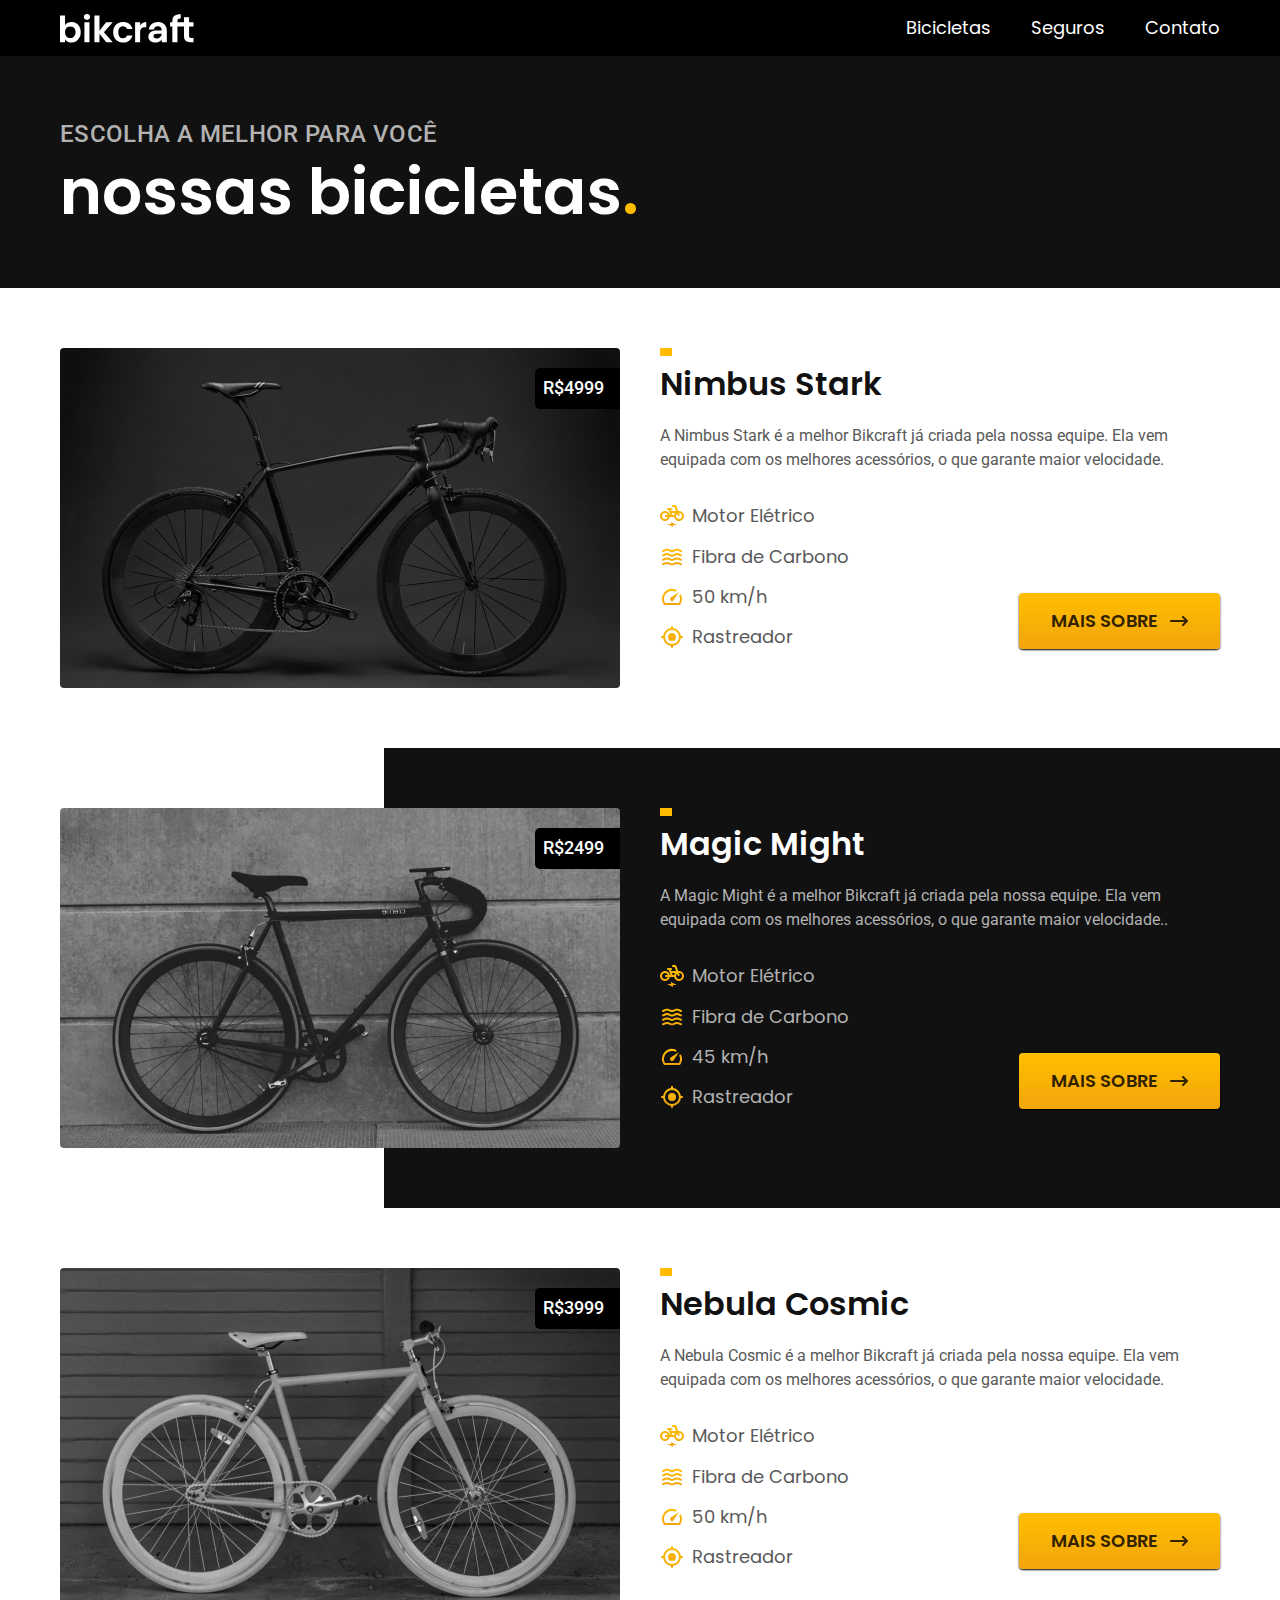
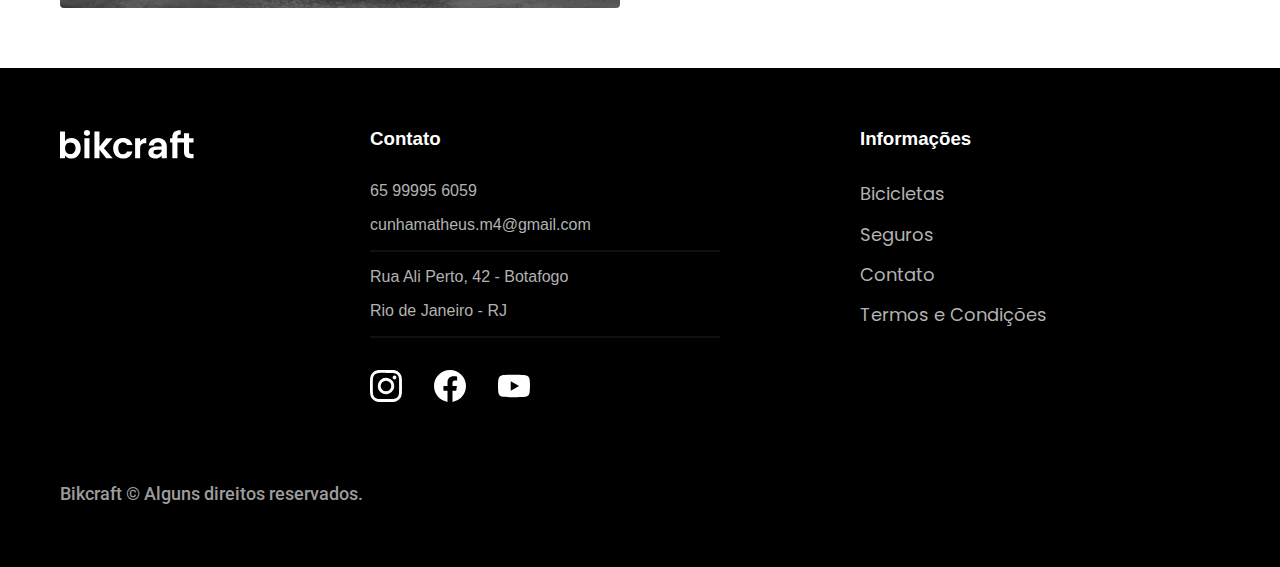
==== bicicletas.html @ 21c987ed "nimbus" ====
<!DOCTYPE html>
<html lang="pt-BR">

<head>
  <meta charset="UTF-8">
  <meta http-equiv="X-UA-Compatible" content="IE=edge">
  <meta name="viewport" content="width=device-width, initial-scale=1.0">
  <meta name="description" content="Bicicletas, Magic Might, Nimbus Stark, Nebula Cosmic">
  <link rel="preconnect" href="https://fonts.googleapis.com">
  <link rel="preconnect" href="https://fonts.gstatic.com" crossorigin>
  <link href="https://fonts.googleapis.com/css2?family=Merriweather:ital,wght@1,900&family=Poppins:wght@400;600&family=Roboto:wght@300;400;500&display=swap" rel="stylesheet">
  <link rel="stylesheet" href="./assets/css/style.css">

  <title>Bicicletas</title>
</head>

<body id="bicicletas">
  <header class="header-bg">
    <div class="header container">
      <a href="/">
        <img src="./assets/img/bikcraft.svg" alt="Bikcraft">
      </a>
      <nav aria-label="primaria"></nav>
      <ul class="header-menu font-1-m cor-0">
        <li><a href="./bicicletas.html">Bicicletas</a></li>
        <li><a href="./seguros.html">Seguros</a></li>
        <li><a href="./contato.html">Contato</a></li>
      </ul>
    </div>
  </header>
  <main>
    <div class="titulo-bg">
      <div class="titulo container">
        <p class="font-2-l-b cor-5">Escolha a melhor para você</p>
        <h1 class="font-1-xxl cor-0">nossas bicicletas<span class="cor-p1">.</span></h1>
      </div>
    </div>

    <div class="bicicletas container">
      <div class="bicicletas-imagem">
        <img src="./assets/img/bicicletas/nimbus.jpg" alt="Bicicleta preta">
        <span class="font-2-m cor-0">R$4999</span>
      </div>
      <div class="bicicletas-conteudo">
        <h2 class="font-1-xl">Nimbus Stark</h2>
        <p class="font-2-s cor-8">A Nimbus Stark é a melhor Bikcraft já criada pela nossa equipe. Ela vem equipada com os melhores acessórios, o que garante maior velocidade.</p>
        <ul class="font-1-m cor-8">
          <li><img src="./assets/img/icones/eletrica.svg" alt="">Motor Elétrico</li>
          <li><img src="./assets/img/icones/carbono.svg" alt="">Fibra de Carbono</li>
          <li><img src="./assets/img/icones/velocidade.svg" alt="">50 km/h</li>
          <li><img src="./assets/img/icones/rastreador.svg" alt="">Rastreador</li>
        </ul>
        <a class="botao seta" href="./bicicletas/nimbus.html">Mais Sobre</a>
      </div>
    </div>

    <div class="bicicletas-bg">
      <div class="bicicletas container">
        <div class="bicicletas-imagem">
          <img src="./assets/img/bicicletas/magic.jpg" alt="Bicicleta preta">
          <span class="font-2-m cor-0">R$2499</span>
        </div>
        <div class="bicicletas-conteudo">
          <h2 class="font-1-xl cor-0">Magic Might</h2>
          <p class="font-2-s cor-5">A Magic Might é a melhor Bikcraft já criada pela nossa equipe. Ela vem equipada com os melhores acessórios, o que garante maior velocidade..</p>
          <ul class="font-1-m cor-5">
            <li><img src="./assets/img/icones/eletrica.svg" alt="">Motor Elétrico</li>
            <li><img src="./assets/img/icones/carbono.svg" alt="">Fibra de Carbono</li>
            <li><img src="./assets/img/icones/velocidade.svg" alt="">45 km/h</li>
            <li><img src="./assets/img/icones/rastreador.svg" alt="">Rastreador</li>
          </ul>
          <a class="botao seta" href="./bicicletas/magic.html">Mais Sobre</a>
        </div>
      </div>
    </div>

    <div class="bicicletas container">
      <div class="bicicletas-imagem">
        <img src="./assets/img/bicicletas/nebula.jpg" alt="Bicicleta preta">
        <span class="font-2-m cor-0">R$3999</span>
      </div>
      <div class="bicicletas-conteudo">
        <h2 class="font-1-xl">Nebula Cosmic</h2>
        <p class="font-2-s cor-8">A Nebula Cosmic é a melhor Bikcraft já criada pela nossa equipe. Ela vem equipada com os melhores acessórios, o que garante maior velocidade.</p>
        <ul class="font-1-m cor-8">
          <li>
            <img src="./assets/img/icones/eletrica.svg" alt="">Motor Elétrico
          </li>
          <li>
            <img src="./assets/img/icones/carbono.svg" alt="">Fibra de Carbono
          </li>
          <li>
            <img src="./assets/img/icones/velocidade.svg" alt="">50 km/h
          </li>
          <li>
            <img src="./assets/img/icones/rastreador.svg" alt="">Rastreador
          </li>
        </ul>
        <a class="botao seta" href="./bicicletas/nebula.html">Mais Sobre</a>
      </div>
    </div>

  </main>
  <footer class="footer-bg">
    <div class="footer container">
      <img src="./assets/img/bikcraft.svg" alt="">
      <div class="footer-contato">
        <h3 class="font-2-1-b cor-0">Contato</h3>
        <ul class="font-2m cor-5">
          <li><a href="tel:+5565999956059">65 99995 6059</a></li>
          <li><a href="mailto:cunhamatheus.m4@gmail.com">cunhamatheus.m4@gmail.com</a></li>
          <li>Rua Ali Perto, 42 - Botafogo</li>
          <li>Rio de Janeiro - RJ</li>
        </ul>
        <div class="footer-redes">
          <a href="./">
            <img src="./assets/img/redes/instagram.svg" alt="">
          </a>
          <a href="./">
            <img src="./assets/img/redes/facebook.svg" alt="">
          </a>
          <a href="./">
            <img src="./assets/img/redes/youtube.svg" alt="">
          </a>
        </div>
      </div>
      <div class="footer-informacoes">
        <h3 class="font-2-1-b cor-0">Informações</h3>
        <nav>
          <ul class="font-1-m cor-5">
            <li><a href="./bicicletas.html">Bicicletas</a></li>
            <li><a href="./seguros.html">Seguros</a></li>
            <li><a href="./contato.html">Contato</a></li>
            <li><a href="./termos.html">Termos e Condições</a></li>
          </ul>
        </nav>
      </div>
      <p class="footer-copy font-2-m cor-6">Bikcraft &copy; Alguns direitos reservados.</p>
    </div>
  </footer>
</body>

</html>
---- assets/css/style.css ----
@import url(./global/global.css);
@import url(./utilidades/tipografia.css);
@import url(./utilidades/cores.css);

@import url(./global/header.css);
@import url(./global/footer.css);
/* utilidades */
@import url(./utilidades/componentes.css);
/* home */
@import url(./home/introducao.css);
@import url(./home/tecnologia.css);
@import url(./home/parceiros.css);
@import url(./home/depoimento.css);
/* bicicletas */
@import url(./bicicletas/bicicletas-lista.css);
@import url(./bicicletas/bicicletas.css);
/* bicicleta*/
@import url(./bicicleta/bicicleta.css);
/* seguros */
@import url(./seguros/seguros.css);
@import url(./seguros/perguntas.css);
@import url(./seguros/vantagens.css);
/* termos */
@import url(./termos/termos.css);
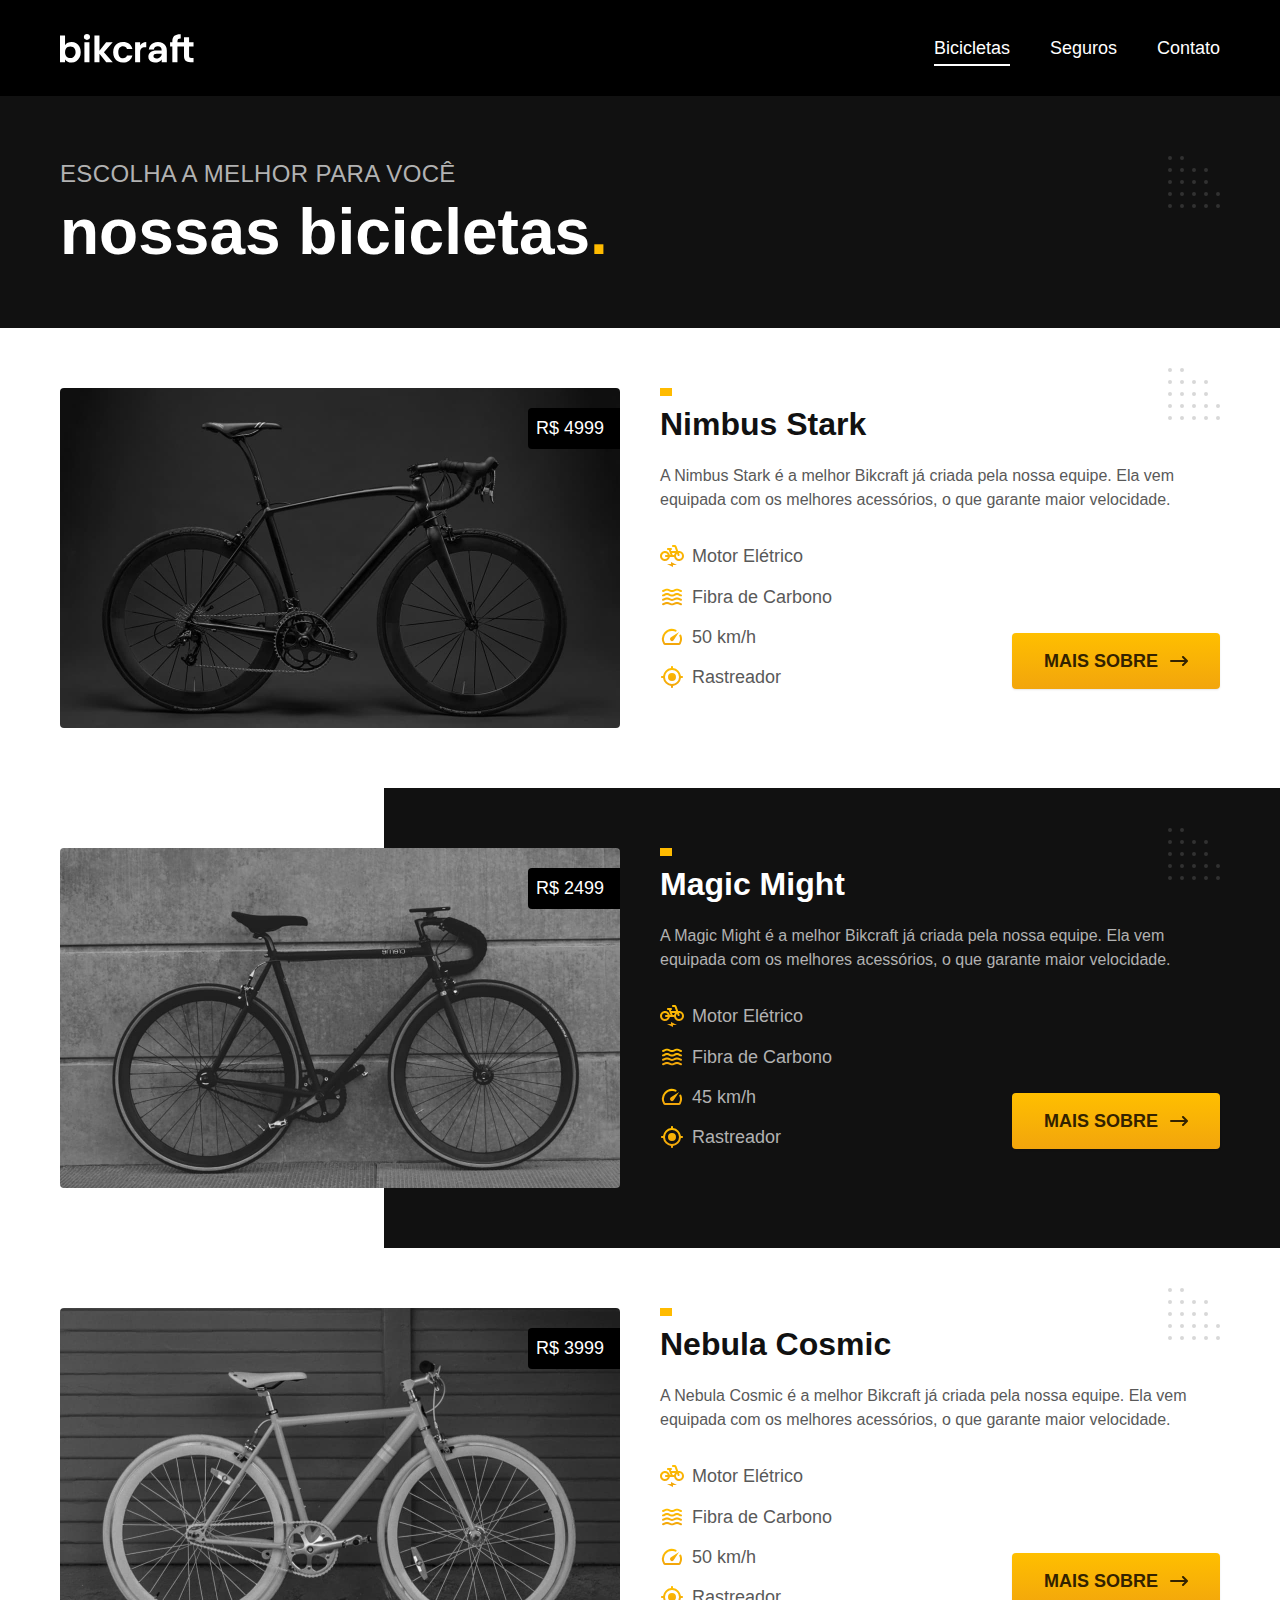
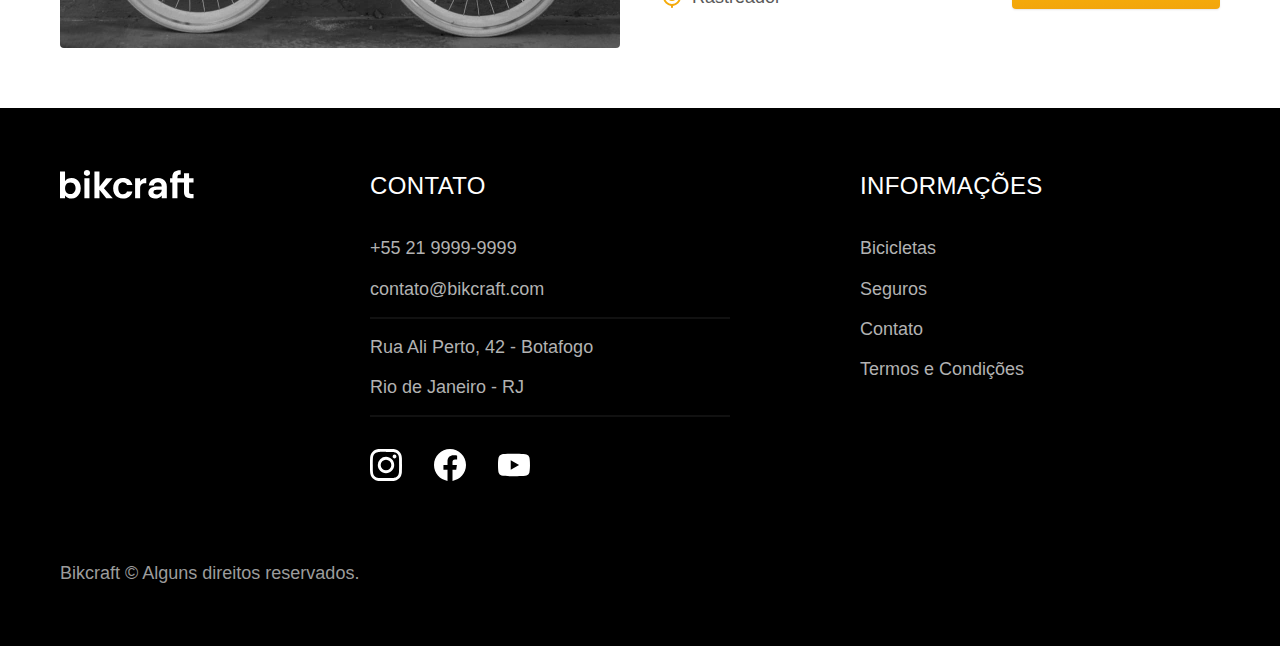
==== commit 5fe75c3f: "js dom" ====
--- a/bicicletas.html
+++ b/bicicletas.html
@@ -1,33 +1,35 @@
 <!DOCTYPE html>
-<html lang="pt-BR">
+<html lang="pt-br">
 
 <head>
   <meta charset="UTF-8">
-  <meta http-equiv="X-UA-Compatible" content="IE=edge">
   <meta name="viewport" content="width=device-width, initial-scale=1.0">
-  <meta name="description" content="Bicicletas, Magic Might, Nimbus Stark, Nebula Cosmic">
-  <link rel="preconnect" href="https://fonts.googleapis.com">
-  <link rel="preconnect" href="https://fonts.gstatic.com" crossorigin>
-  <link href="https://fonts.googleapis.com/css2?family=Merriweather:ital,wght@1,900&family=Poppins:wght@400;600&family=Roboto:wght@300;400;500&display=swap" rel="stylesheet">
-  <link rel="stylesheet" href="./assets/css/style.css">
 
-  <title>Bicicletas</title>
+  <title>Bicicletas | Bikcraft</title>
+  <meta name="description" content="Bicicletas">
+
+  <link rel="preload" href="./css/style.css" as="style">
+  <link rel="stylesheet" href="./css/style.css">
+  <script>document.documentElement.classList.add('js');</script>
 </head>
 
 <body id="bicicletas">
   <header class="header-bg">
     <div class="header container">
-      <a href="/">
-        <img src="./assets/img/bikcraft.svg" alt="Bikcraft">
+      <a href="./">
+        <img src="./img/bikcraft.svg" alt="Bikcraft">
       </a>
-      <nav aria-label="primaria"></nav>
-      <ul class="header-menu font-1-m cor-0">
-        <li><a href="./bicicletas.html">Bicicletas</a></li>
-        <li><a href="./seguros.html">Seguros</a></li>
-        <li><a href="./contato.html">Contato</a></li>
-      </ul>
+
+      <nav aria-label="primaria">
+        <ul class="header-menu font-1-m cor-0">
+          <li><a href="./bicicletas.html">Bicicletas</a></li>
+          <li><a href="./seguros.html">Seguros</a></li>
+          <li><a href="./contato.html">Contato</a></li>
+        </ul>
+      </nav>
     </div>
   </header>
+
   <main>
     <div class="titulo-bg">
       <div class="titulo container">
@@ -38,17 +40,29 @@
 
     <div class="bicicletas container">
       <div class="bicicletas-imagem">
-        <img src="./assets/img/bicicletas/nimbus.jpg" alt="Bicicleta preta">
-        <span class="font-2-m cor-0">R$4999</span>
+        <img src="./img/bicicletas/nimbus.jpg" alt="Bicicleta preta">
+        <span class="font-2-m cor-0">R$ 4999</span>
       </div>
       <div class="bicicletas-conteudo">
         <h2 class="font-1-xl">Nimbus Stark</h2>
         <p class="font-2-s cor-8">A Nimbus Stark é a melhor Bikcraft já criada pela nossa equipe. Ela vem equipada com os melhores acessórios, o que garante maior velocidade.</p>
         <ul class="font-1-m cor-8">
-          <li><img src="./assets/img/icones/eletrica.svg" alt="">Motor Elétrico</li>
-          <li><img src="./assets/img/icones/carbono.svg" alt="">Fibra de Carbono</li>
-          <li><img src="./assets/img/icones/velocidade.svg" alt="">50 km/h</li>
-          <li><img src="./assets/img/icones/rastreador.svg" alt="">Rastreador</li>
+          <li>
+            <img src="./img/icones/eletrica.svg" alt="">
+            Motor Elétrico
+          </li>
+          <li>
+            <img src="./img/icones/carbono.svg" alt="">
+            Fibra de Carbono
+          </li>
+          <li>
+            <img src="./img/icones/velocidade.svg" alt="">
+            50 km/h
+          </li>
+          <li>
+            <img src="./img/icones/rastreador.svg" alt="">
+            Rastreador
+          </li>
         </ul>
         <a class="botao seta" href="./bicicletas/nimbus.html">Mais Sobre</a>
       </div>
@@ -57,17 +71,29 @@
     <div class="bicicletas-bg">
       <div class="bicicletas container">
         <div class="bicicletas-imagem">
-          <img src="./assets/img/bicicletas/magic.jpg" alt="Bicicleta preta">
-          <span class="font-2-m cor-0">R$2499</span>
+          <img src="./img/bicicletas/magic.jpg" alt="Bicicleta preta">
+          <span class="font-2-m cor-0">R$ 2499</span>
         </div>
         <div class="bicicletas-conteudo">
           <h2 class="font-1-xl cor-0">Magic Might</h2>
-          <p class="font-2-s cor-5">A Magic Might é a melhor Bikcraft já criada pela nossa equipe. Ela vem equipada com os melhores acessórios, o que garante maior velocidade..</p>
+          <p class="font-2-s cor-5">A Magic Might é a melhor Bikcraft já criada pela nossa equipe. Ela vem equipada com os melhores acessórios, o que garante maior velocidade.</p>
           <ul class="font-1-m cor-5">
-            <li><img src="./assets/img/icones/eletrica.svg" alt="">Motor Elétrico</li>
-            <li><img src="./assets/img/icones/carbono.svg" alt="">Fibra de Carbono</li>
-            <li><img src="./assets/img/icones/velocidade.svg" alt="">45 km/h</li>
-            <li><img src="./assets/img/icones/rastreador.svg" alt="">Rastreador</li>
+            <li>
+              <img src="./img/icones/eletrica.svg" alt="">
+              Motor Elétrico
+            </li>
+            <li>
+              <img src="./img/icones/carbono.svg" alt="">
+              Fibra de Carbono
+            </li>
+            <li>
+              <img src="./img/icones/velocidade.svg" alt="">
+              45 km/h
+            </li>
+            <li>
+              <img src="./img/icones/rastreador.svg" alt="">
+              Rastreador
+            </li>
           </ul>
           <a class="botao seta" href="./bicicletas/magic.html">Mais Sobre</a>
         </div>
@@ -76,24 +102,28 @@
 
     <div class="bicicletas container">
       <div class="bicicletas-imagem">
-        <img src="./assets/img/bicicletas/nebula.jpg" alt="Bicicleta preta">
-        <span class="font-2-m cor-0">R$3999</span>
+        <img src="./img/bicicletas/nebula.jpg" alt="Bicicleta preta">
+        <span class="font-2-m cor-0">R$ 3999</span>
       </div>
       <div class="bicicletas-conteudo">
         <h2 class="font-1-xl">Nebula Cosmic</h2>
         <p class="font-2-s cor-8">A Nebula Cosmic é a melhor Bikcraft já criada pela nossa equipe. Ela vem equipada com os melhores acessórios, o que garante maior velocidade.</p>
         <ul class="font-1-m cor-8">
           <li>
-            <img src="./assets/img/icones/eletrica.svg" alt="">Motor Elétrico
+            <img src="./img/icones/eletrica.svg" alt="">
+            Motor Elétrico
           </li>
           <li>
-            <img src="./assets/img/icones/carbono.svg" alt="">Fibra de Carbono
+            <img src="./img/icones/carbono.svg" alt="">
+            Fibra de Carbono
           </li>
           <li>
-            <img src="./assets/img/icones/velocidade.svg" alt="">50 km/h
+            <img src="./img/icones/velocidade.svg" alt="">
+            50 km/h
           </li>
           <li>
-            <img src="./assets/img/icones/rastreador.svg" alt="">Rastreador
+            <img src="./img/icones/rastreador.svg" alt="">
+            Rastreador
           </li>
         </ul>
         <a class="botao seta" href="./bicicletas/nebula.html">Mais Sobre</a>
@@ -101,31 +131,32 @@
     </div>
 
   </main>
+
   <footer class="footer-bg">
     <div class="footer container">
-      <img src="./assets/img/bikcraft.svg" alt="">
+      <img src="./img/bikcraft.svg" alt="Bikcraft">
       <div class="footer-contato">
-        <h3 class="font-2-1-b cor-0">Contato</h3>
-        <ul class="font-2m cor-5">
-          <li><a href="tel:+5565999956059">65 99995 6059</a></li>
-          <li><a href="mailto:cunhamatheus.m4@gmail.com">cunhamatheus.m4@gmail.com</a></li>
+        <h3 class="font-2-l-b cor-0">Contato</h3>
+        <ul class="font-2-m cor-5">
+          <li><a href="tel:+552199999999">+55 21 9999-9999</a></li>
+          <li><a href="mailto:contato@bikcraft.com">contato@bikcraft.com</a></li>
           <li>Rua Ali Perto, 42 - Botafogo</li>
           <li>Rio de Janeiro - RJ</li>
         </ul>
         <div class="footer-redes">
           <a href="./">
-            <img src="./assets/img/redes/instagram.svg" alt="">
+            <img src="./img/redes/instagram.svg" alt="Instagram">
           </a>
           <a href="./">
-            <img src="./assets/img/redes/facebook.svg" alt="">
+            <img src="./img/redes/facebook.svg" alt="Facebook">
           </a>
           <a href="./">
-            <img src="./assets/img/redes/youtube.svg" alt="">
+            <img src="./img/redes/youtube.svg" alt="Youtube">
           </a>
         </div>
       </div>
       <div class="footer-informacoes">
-        <h3 class="font-2-1-b cor-0">Informações</h3>
+        <h3 class="font-2-l-b cor-0">Informações</h3>
         <nav>
           <ul class="font-1-m cor-5">
             <li><a href="./bicicletas.html">Bicicletas</a></li>
@@ -135,9 +166,10 @@
           </ul>
         </nav>
       </div>
-      <p class="footer-copy font-2-m cor-6">Bikcraft &copy; Alguns direitos reservados.</p>
+      <p class="footer-copy font-2-m cor-6">Bikcraft © Alguns direitos reservados.</p>
     </div>
   </footer>
+  <script src="./js/script.js"></script>
 </body>
 
 </html>--- a/css/style.css
+++ b/css/style.css
@@ -0,0 +1,40 @@
+@import "./global/global.css";
+@import "./utilidades/tipografia.css";
+@import "./utilidades/cores.css";
+@import "./utilidades/animacao.css";
+
+@import "./global/header.css";
+@import "./global/footer.css";
+
+/* Utilidades */
+@import "./utilidades/componentes.css";
+@import "./utilidades/formulario.css";
+
+/* Home */
+@import "./home/introducao.css";
+@import "./home/tecnologia.css";
+@import "./home/parceiros.css";
+@import "./home/depoimento.css";
+
+/* Bicicletas */
+@import "./bicicletas/bicicletas-lista.css";
+@import "./bicicletas/bicicletas.css";
+
+/* Bicicleta */
+@import "./bicicleta/bicicleta.css";
+@import "./bicicleta/seguro.css";
+
+/* Seguros */
+@import "./seguros/seguros.css";
+@import "./seguros/vantagens.css";
+@import "./seguros/perguntas.css";
+
+/* Contato */
+@import "./contato/contato.css";
+@import "./contato/lojas.css";
+
+/* Contato */
+@import "./orcamento/orcamento.css";
+
+/* Termos */
+@import "./termos/termos.css";
--- a/css/style.css
+++ b/css/style.css
@@ -0,0 +1,40 @@
+@import "./global/global.css";
+@import "./utilidades/tipografia.css";
+@import "./utilidades/cores.css";
+@import "./utilidades/animacao.css";
+
+@import "./global/header.css";
+@import "./global/footer.css";
+
+/* Utilidades */
+@import "./utilidades/componentes.css";
+@import "./utilidades/formulario.css";
+
+/* Home */
+@import "./home/introducao.css";
+@import "./home/tecnologia.css";
+@import "./home/parceiros.css";
+@import "./home/depoimento.css";
+
+/* Bicicletas */
+@import "./bicicletas/bicicletas-lista.css";
+@import "./bicicletas/bicicletas.css";
+
+/* Bicicleta */
+@import "./bicicleta/bicicleta.css";
+@import "./bicicleta/seguro.css";
+
+/* Seguros */
+@import "./seguros/seguros.css";
+@import "./seguros/vantagens.css";
+@import "./seguros/perguntas.css";
+
+/* Contato */
+@import "./contato/contato.css";
+@import "./contato/lojas.css";
+
+/* Contato */
+@import "./orcamento/orcamento.css";
+
+/* Termos */
+@import "./termos/termos.css";
